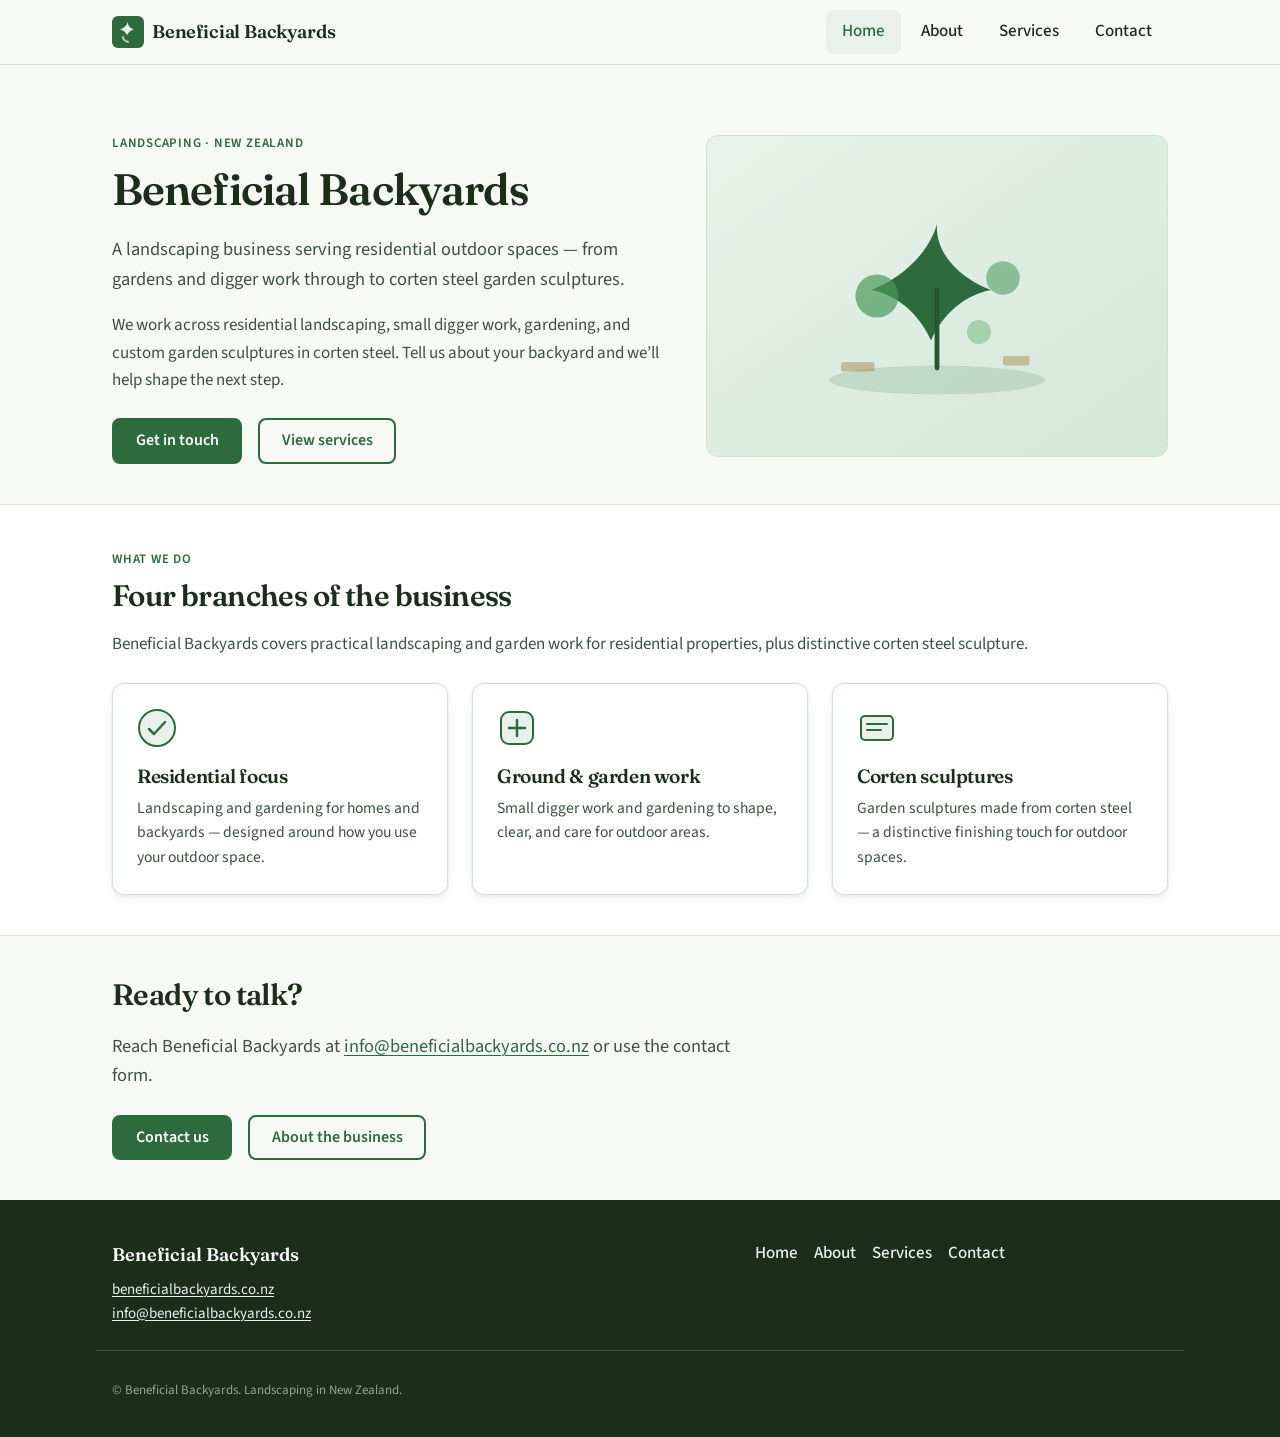
==== index.html @ 2a8dff68 "Initial Beneficial Backyards marketing site Static multi-page site for GitHub Pages with custom doma" ====
<!DOCTYPE html>
<html lang="en-NZ">
<head>
  <meta charset="utf-8">
  <meta name="viewport" content="width=device-width, initial-scale=1">
  <meta name="description" content="Beneficial Backyards — New Zealand landscaping: residential landscaping, small digger work, gardening, and corten steel garden sculptures.">
  <title>Beneficial Backyards | Home</title>
  <link rel="icon" href="favicon.svg" type="image/svg+xml">
  <link rel="preconnect" href="https://fonts.googleapis.com">
  <link rel="preconnect" href="https://fonts.gstatic.com" crossorigin>
  <link href="https://fonts.googleapis.com/css2?family=Fraunces:opsz,wght@9..144,600&family=Source+Sans+3:wght@400;500;600&display=swap" rel="stylesheet">
  <link rel="stylesheet" href="css/styles.css">
</head>
<body>
  <a class="skip-link" href="#main">Skip to content</a>

  <header class="site-header">
    <div class="header-inner">
      <a class="logo" href="index.html">
        <svg class="logo-mark" viewBox="0 0 32 32" aria-hidden="true" focusable="false">
          <rect width="32" height="32" rx="6" fill="#2d6a3e"/>
          <path fill="#e8f2ea" d="M16 6c-1.5 4-5 6.5-8 7.5 3 .5 5.5 2.5 7 5.5 1.5-3 4-5 7-5.5C19 12.5 15.5 10 16 6z"/>
          <path fill="#a8d4b0" d="M16 19v7"/>
          <path fill="none" stroke="#a8d4b0" stroke-width="2" stroke-linecap="round" d="M16 26c-3-1-5-3-5-5"/>
        </svg>
        Beneficial Backyards
      </a>
      <button class="nav-toggle" type="button" aria-expanded="false" aria-controls="site-nav" aria-label="Open menu">
        <span class="nav-toggle-icon" aria-hidden="true"></span>
      </button>
      <nav class="site-nav" id="site-nav" aria-label="Primary">
        <ul>
          <li><a href="index.html" aria-current="page">Home</a></li>
          <li><a href="about.html">About</a></li>
          <li><a href="services.html">Services</a></li>
          <li><a href="contact.html">Contact</a></li>
        </ul>
      </nav>
    </div>
  </header>

  <main id="main">
    <section class="hero">
      <div class="container hero-grid">
        <div>
          <p class="section-label">Landscaping · New Zealand</p>
          <h1>Beneficial Backyards</h1>
          <p class="lead">
            A landscaping business serving residential outdoor spaces — from gardens and digger work through to corten steel garden sculptures.
          </p>
          <p class="text-muted" style="margin-top: 1rem; max-width: 40rem;">
            We work across residential landscaping, small digger work, gardening, and custom garden sculptures in corten steel. Tell us about your backyard and we’ll help shape the next step.
          </p>
          <div class="btn-row">
            <a class="btn btn-primary" href="contact.html">Get in touch</a>
            <a class="btn btn-secondary" href="services.html">View services</a>
          </div>
        </div>
        <div class="hero-visual" aria-hidden="true">
          <svg viewBox="0 0 240 200" xmlns="http://www.w3.org/2000/svg" role="presentation">
            <ellipse cx="120" cy="170" rx="90" ry="12" fill="#2d6a3e" opacity="0.15"/>
            <path d="M120 40c-8 28-35 48-55 55 22 4 40 20 50 42 10-22 28-38 50-42-20-7-47-27-45-55z" fill="#2d6a3e"/>
            <path d="M120 95v65" stroke="#245732" stroke-width="4" stroke-linecap="round"/>
            <circle cx="70" cy="100" r="18" fill="#4a9a5c" opacity="0.7"/>
            <circle cx="175" cy="85" r="14" fill="#4a9a5c" opacity="0.55"/>
            <circle cx="155" cy="130" r="10" fill="#6bb87a" opacity="0.5"/>
            <rect x="40" y="155" width="28" height="8" rx="2" fill="#8b6914" opacity="0.35"/>
            <rect x="175" y="150" width="22" height="8" rx="2" fill="#8b6914" opacity="0.35"/>
          </svg>
        </div>
      </div>
    </section>

    <section class="section section--alt" aria-labelledby="highlights-heading">
      <div class="container">
        <p class="section-label">What we do</p>
        <h2 id="highlights-heading">Four branches of the business</h2>
        <p class="text-muted">
          Beneficial Backyards covers practical landscaping and garden work for residential properties, plus distinctive corten steel sculpture.
        </p>
        <div class="card-grid card-grid--3">
          <article class="card">
            <svg class="card-icon" viewBox="0 0 40 40" aria-hidden="true" focusable="false">
              <circle cx="20" cy="20" r="18" fill="#e8f2ea" stroke="#2d6a3e" stroke-width="2"/>
              <path d="M12 21l5 5 11-12" fill="none" stroke="#2d6a3e" stroke-width="2.5" stroke-linecap="round" stroke-linejoin="round"/>
            </svg>
            <h3>Residential focus</h3>
            <p>Landscaping and gardening for homes and backyards — designed around how you use your outdoor space.</p>
          </article>
          <article class="card">
            <svg class="card-icon" viewBox="0 0 40 40" aria-hidden="true" focusable="false">
              <rect x="4" y="4" width="32" height="32" rx="8" fill="#e8f2ea" stroke="#2d6a3e" stroke-width="2"/>
              <path d="M20 12v16M12 20h16" stroke="#2d6a3e" stroke-width="2.5" stroke-linecap="round"/>
            </svg>
            <h3>Ground &amp; garden work</h3>
            <p>Small digger work and gardening to shape, clear, and care for outdoor areas.</p>
          </article>
          <article class="card">
            <svg class="card-icon" viewBox="0 0 40 40" aria-hidden="true" focusable="false">
              <rect x="4" y="8" width="32" height="24" rx="4" fill="#e8f2ea" stroke="#2d6a3e" stroke-width="2"/>
              <path d="M10 16h20M10 22h14" stroke="#2d6a3e" stroke-width="2" stroke-linecap="round"/>
            </svg>
            <h3>Corten sculptures</h3>
            <p>Garden sculptures made from corten steel — a distinctive finishing touch for outdoor spaces.</p>
          </article>
        </div>
      </div>
    </section>

    <section class="section" aria-labelledby="cta-heading">
      <div class="container">
        <h2 id="cta-heading">Ready to talk?</h2>
        <p class="lead">
          Reach Beneficial Backyards at
          <a href="mailto:info@beneficialbackyards.co.nz">info@beneficialbackyards.co.nz</a>
          or use the contact form.
        </p>
        <div class="btn-row">
          <a class="btn btn-primary" href="contact.html">Contact us</a>
          <a class="btn btn-secondary" href="about.html">About the business</a>
        </div>
      </div>
    </section>
  </main>

  <footer class="site-footer">
    <div class="footer-inner">
      <div>
        <p class="footer-brand">Beneficial Backyards</p>
        <p class="footer-meta">
          <a href="https://beneficialbackyards.co.nz">beneficialbackyards.co.nz</a><br>
          <a href="mailto:info@beneficialbackyards.co.nz">info@beneficialbackyards.co.nz</a>
        </p>
      </div>
      <nav aria-label="Footer">
        <ul class="footer-nav">
          <li><a href="index.html">Home</a></li>
          <li><a href="about.html">About</a></li>
          <li><a href="services.html">Services</a></li>
          <li><a href="contact.html">Contact</a></li>
        </ul>
      </nav>
    </div>
    <div class="footer-bottom">
      <p>&copy; Beneficial Backyards. Landscaping in New Zealand.</p>
    </div>
  </footer>

  <script src="js/main.js" defer></script>
</body>
</html>
---- css/styles.css ----
/* Beneficial Backyards — shared styles
   Mobile-first, system + Google Fonts, no frameworks */

:root {
  --color-bg: #f7f9f5;
  --color-surface: #ffffff;
  --color-ink: #1a2e1a;
  --color-ink-muted: #3d5240;
  --color-accent: #2d6a3e;
  --color-accent-hover: #245732;
  --color-accent-soft: #e8f2ea;
  --color-border: #d4e0d6;
  --color-focus: #1a5c2e;
  --font-sans: "Source Sans 3", "Segoe UI", system-ui, -apple-system, sans-serif;
  --font-display: "Fraunces", Georgia, "Times New Roman", serif;
  --space-xs: 0.25rem;
  --space-sm: 0.5rem;
  --space-md: 1rem;
  --space-lg: 1.5rem;
  --space-xl: 2.5rem;
  --space-2xl: 4rem;
  --radius: 0.5rem;
  --radius-lg: 0.75rem;
  --shadow: 0 1px 3px rgba(26, 46, 26, 0.08), 0 4px 12px rgba(26, 46, 26, 0.06);
  --max-width: 68rem;
  --header-h: 4rem;
  --transition: 0.2s ease;
}

*,
*::before,
*::after {
  box-sizing: border-box;
}

html {
  scroll-behavior: smooth;
}

body {
  margin: 0;
  font-family: var(--font-sans);
  font-size: 1.0625rem;
  line-height: 1.6;
  color: var(--color-ink);
  background: var(--color-bg);
  min-height: 100vh;
  display: flex;
  flex-direction: column;
}

img,
svg {
  max-width: 100%;
  height: auto;
  display: block;
}

a {
  color: var(--color-accent);
  text-decoration-thickness: 1px;
  text-underline-offset: 0.15em;
  transition: color var(--transition);
}

a:hover {
  color: var(--color-accent-hover);
}

a:focus-visible,
button:focus-visible,
input:focus-visible,
textarea:focus-visible,
select:focus-visible {
  outline: 3px solid var(--color-focus);
  outline-offset: 2px;
}

.skip-link {
  position: absolute;
  top: -100%;
  left: var(--space-md);
  z-index: 1000;
  padding: var(--space-sm) var(--space-md);
  background: var(--color-accent);
  color: #fff;
  border-radius: var(--radius);
  text-decoration: none;
  font-weight: 600;
}

.skip-link:focus {
  top: var(--space-md);
}

/* Header */
.site-header {
  position: sticky;
  top: 0;
  z-index: 100;
  background: rgba(247, 249, 245, 0.92);
  backdrop-filter: blur(8px);
  border-bottom: 1px solid var(--color-border);
}

.header-inner {
  max-width: var(--max-width);
  margin: 0 auto;
  padding: 0 var(--space-md);
  height: var(--header-h);
  display: flex;
  align-items: center;
  justify-content: space-between;
  gap: var(--space-md);
}

.logo {
  display: flex;
  align-items: center;
  gap: var(--space-sm);
  text-decoration: none;
  color: var(--color-ink);
  font-family: var(--font-display);
  font-weight: 600;
  font-size: 1.15rem;
  letter-spacing: -0.01em;
}

.logo:hover {
  color: var(--color-accent);
}

.logo-mark {
  width: 2rem;
  height: 2rem;
  flex-shrink: 0;
}

.nav-toggle {
  display: flex;
  align-items: center;
  justify-content: center;
  width: 2.75rem;
  height: 2.75rem;
  padding: 0;
  border: 1px solid var(--color-border);
  border-radius: var(--radius);
  background: var(--color-surface);
  cursor: pointer;
  color: var(--color-ink);
}

.nav-toggle[aria-expanded="true"] {
  background: var(--color-accent-soft);
  border-color: var(--color-accent);
}

.nav-toggle-icon {
  display: block;
  width: 1.25rem;
  height: 2px;
  background: currentColor;
  position: relative;
}

.nav-toggle-icon::before,
.nav-toggle-icon::after {
  content: "";
  position: absolute;
  left: 0;
  width: 100%;
  height: 2px;
  background: currentColor;
}

.nav-toggle-icon::before {
  top: -6px;
}

.nav-toggle-icon::after {
  top: 6px;
}

.site-nav {
  position: absolute;
  top: var(--header-h);
  left: 0;
  right: 0;
  background: var(--color-surface);
  border-bottom: 1px solid var(--color-border);
  padding: var(--space-md);
  display: none;
}

.site-nav.is-open {
  display: block;
}

.site-nav ul {
  list-style: none;
  margin: 0;
  padding: 0;
  display: flex;
  flex-direction: column;
  gap: var(--space-xs);
}

.site-nav a {
  display: block;
  padding: var(--space-sm) var(--space-md);
  text-decoration: none;
  color: var(--color-ink);
  font-weight: 500;
  border-radius: var(--radius);
}

.site-nav a:hover,
.site-nav a[aria-current="page"] {
  background: var(--color-accent-soft);
  color: var(--color-accent);
}

@media (min-width: 48rem) {
  .nav-toggle {
    display: none;
  }

  .site-nav {
    position: static;
    display: block;
    background: transparent;
    border: none;
    padding: 0;
  }

  .site-nav ul {
    flex-direction: row;
    gap: var(--space-xs);
  }

  .site-nav a {
    padding: var(--space-sm) var(--space-md);
  }
}

/* Main layout */
main {
  flex: 1;
}

.container {
  max-width: var(--max-width);
  margin: 0 auto;
  padding: 0 var(--space-md);
}

.section {
  padding: var(--space-xl) 0;
}

.section--alt {
  background: var(--color-surface);
  border-top: 1px solid var(--color-border);
  border-bottom: 1px solid var(--color-border);
}

.section-label {
  display: inline-block;
  font-size: 0.8125rem;
  font-weight: 600;
  letter-spacing: 0.06em;
  text-transform: uppercase;
  color: var(--color-accent);
  margin: 0 0 var(--space-sm);
}

h1,
h2,
h3 {
  font-family: var(--font-display);
  font-weight: 600;
  line-height: 1.25;
  letter-spacing: -0.02em;
  color: var(--color-ink);
  margin: 0 0 var(--space-md);
}

h1 {
  font-size: clamp(1.85rem, 4vw, 2.75rem);
}

h2 {
  font-size: clamp(1.4rem, 3vw, 1.85rem);
}

h3 {
  font-size: 1.2rem;
}

.lead {
  font-size: 1.15rem;
  color: var(--color-ink-muted);
  max-width: 40rem;
}

.placeholder-note {
  display: inline-block;
  margin-top: var(--space-sm);
  padding: 0.15em 0.5em;
  font-size: 0.8125rem;
  font-weight: 600;
  font-family: var(--font-sans);
  letter-spacing: 0;
  text-transform: none;
  background: #fef3c7;
  color: #78350f;
  border-radius: 0.25rem;
  border: 1px solid #fcd34d;
}

.placeholder-block {
  background: var(--color-accent-soft);
  border: 1px dashed var(--color-accent);
  border-radius: var(--radius-lg);
  padding: var(--space-lg);
  color: var(--color-ink-muted);
}

.placeholder-block p:last-child {
  margin-bottom: 0;
}

/* Hero */
.hero {
  padding: var(--space-2xl) 0 var(--space-xl);
}

.hero-grid {
  display: grid;
  gap: var(--space-xl);
  align-items: center;
}

@media (min-width: 48rem) {
  .hero-grid {
    grid-template-columns: 1.2fr 1fr;
  }
}

.hero-visual {
  background: linear-gradient(145deg, var(--color-accent-soft) 0%, #d4e8d8 100%);
  border-radius: var(--radius-lg);
  padding: var(--space-xl);
  display: flex;
  align-items: center;
  justify-content: center;
  min-height: 14rem;
  border: 1px solid var(--color-border);
}

.hero-visual svg {
  width: 100%;
  max-width: 18rem;
}

/* Cards / grid */
.card-grid {
  display: grid;
  gap: var(--space-lg);
  margin-top: var(--space-lg);
}

@media (min-width: 40rem) {
  .card-grid {
    grid-template-columns: repeat(2, 1fr);
  }
}

@media (min-width: 60rem) {
  .card-grid--3 {
    grid-template-columns: repeat(3, 1fr);
  }
}

.card {
  background: var(--color-surface);
  border: 1px solid var(--color-border);
  border-radius: var(--radius-lg);
  padding: var(--space-lg);
  box-shadow: var(--shadow);
}

.card--alt {
  background: var(--color-bg);
}

.card-icon {
  width: 2.5rem;
  height: 2.5rem;
  margin-bottom: var(--space-md);
  color: var(--color-accent);
}

.card h3 {
  margin-bottom: var(--space-sm);
}

.card p {
  margin: 0;
  color: var(--color-ink-muted);
  font-size: 0.975rem;
}

/* Buttons */
.btn {
  display: inline-flex;
  align-items: center;
  justify-content: center;
  gap: var(--space-sm);
  padding: 0.7rem 1.35rem;
  font-family: inherit;
  font-size: 1rem;
  font-weight: 600;
  line-height: 1.2;
  text-decoration: none;
  border-radius: var(--radius);
  border: 2px solid transparent;
  cursor: pointer;
  transition: background var(--transition), color var(--transition), border-color var(--transition);
}

.btn-primary {
  background: var(--color-accent);
  color: #fff;
  border-color: var(--color-accent);
}

.btn-primary:hover {
  background: var(--color-accent-hover);
  border-color: var(--color-accent-hover);
  color: #fff;
}

.btn-secondary {
  background: transparent;
  color: var(--color-accent);
  border-color: var(--color-accent);
}

.btn-secondary:hover {
  background: var(--color-accent-soft);
  color: var(--color-accent-hover);
}

.btn-row {
  display: flex;
  flex-wrap: wrap;
  gap: var(--space-md);
  margin-top: var(--space-lg);
}

/* Pricing table placeholder */
.pricing-list {
  list-style: none;
  margin: var(--space-lg) 0 0;
  padding: 0;
  display: grid;
  gap: var(--space-md);
}

@media (min-width: 40rem) {
  .pricing-list {
    grid-template-columns: repeat(2, 1fr);
  }
}

.pricing-item {
  background: var(--color-surface);
  border: 1px solid var(--color-border);
  border-radius: var(--radius-lg);
  padding: var(--space-lg);
}

.pricing-item h3 {
  margin-bottom: var(--space-xs);
}

.pricing-amount {
  font-family: var(--font-display);
  font-size: 1.5rem;
  font-weight: 600;
  color: var(--color-accent);
  margin: var(--space-sm) 0;
}

/* Contact form */
.contact-layout {
  display: grid;
  gap: var(--space-xl);
}

@media (min-width: 48rem) {
  .contact-layout {
    grid-template-columns: 1fr 1.2fr;
    align-items: start;
  }
}

.contact-form {
  background: var(--color-surface);
  border: 1px solid var(--color-border);
  border-radius: var(--radius-lg);
  padding: var(--space-lg);
  box-shadow: var(--shadow);
}

.form-notice {
  background: var(--color-accent-soft);
  border: 1px solid var(--color-border);
  border-radius: var(--radius);
  padding: var(--space-md);
  margin-bottom: var(--space-lg);
  font-size: 0.9375rem;
  color: var(--color-ink-muted);
}

.form-group {
  margin-bottom: var(--space-md);
}

.form-group label {
  display: block;
  font-weight: 600;
  font-size: 0.9375rem;
  margin-bottom: var(--space-xs);
}

.form-group .hint {
  display: block;
  font-size: 0.8125rem;
  font-weight: 400;
  color: var(--color-ink-muted);
  margin-top: var(--space-xs);
}

.form-group input,
.form-group textarea,
.form-group select {
  width: 100%;
  padding: 0.65rem 0.85rem;
  font-family: inherit;
  font-size: 1rem;
  color: var(--color-ink);
  background: var(--color-bg);
  border: 1px solid var(--color-border);
  border-radius: var(--radius);
  transition: border-color var(--transition);
}

.form-group input:hover,
.form-group textarea:hover,
.form-group select:hover {
  border-color: #a8bfab;
}

.form-group textarea {
  min-height: 8rem;
  resize: vertical;
}

.required {
  color: var(--color-accent);
}

/* Footer */
.site-footer {
  background: var(--color-ink);
  color: #c5d4c7;
  padding: var(--space-xl) 0 var(--space-lg);
  margin-top: auto;
}

.site-footer a {
  color: #e8f2ea;
}

.site-footer a:hover {
  color: #fff;
}

.footer-inner {
  max-width: var(--max-width);
  margin: 0 auto;
  padding: 0 var(--space-md);
  display: grid;
  gap: var(--space-lg);
}

@media (min-width: 40rem) {
  .footer-inner {
    grid-template-columns: 1.5fr 1fr;
  }
}

.footer-brand {
  font-family: var(--font-display);
  font-size: 1.15rem;
  font-weight: 600;
  color: #fff;
  margin: 0 0 var(--space-sm);
}

.footer-meta {
  font-size: 0.9375rem;
  margin: 0;
}

.footer-nav {
  list-style: none;
  margin: 0;
  padding: 0;
  display: flex;
  flex-wrap: wrap;
  gap: var(--space-md);
}

.footer-nav a {
  text-decoration: none;
  font-weight: 500;
}

.footer-bottom {
  max-width: var(--max-width);
  margin: var(--space-lg) auto 0;
  padding: var(--space-md) var(--space-md) 0;
  border-top: 1px solid rgba(197, 212, 199, 0.2);
  font-size: 0.8125rem;
  color: #8fa892;
}

/* Page intro (inner pages) */
.page-intro {
  padding: var(--space-xl) 0 var(--space-lg);
}

.page-intro .lead {
  margin-bottom: 0;
}

/* Utility */
.sr-only {
  position: absolute;
  width: 1px;
  height: 1px;
  padding: 0;
  margin: -1px;
  overflow: hidden;
  clip: rect(0, 0, 0, 0);
  white-space: nowrap;
  border: 0;
}

.text-muted {
  color: var(--color-ink-muted);
}
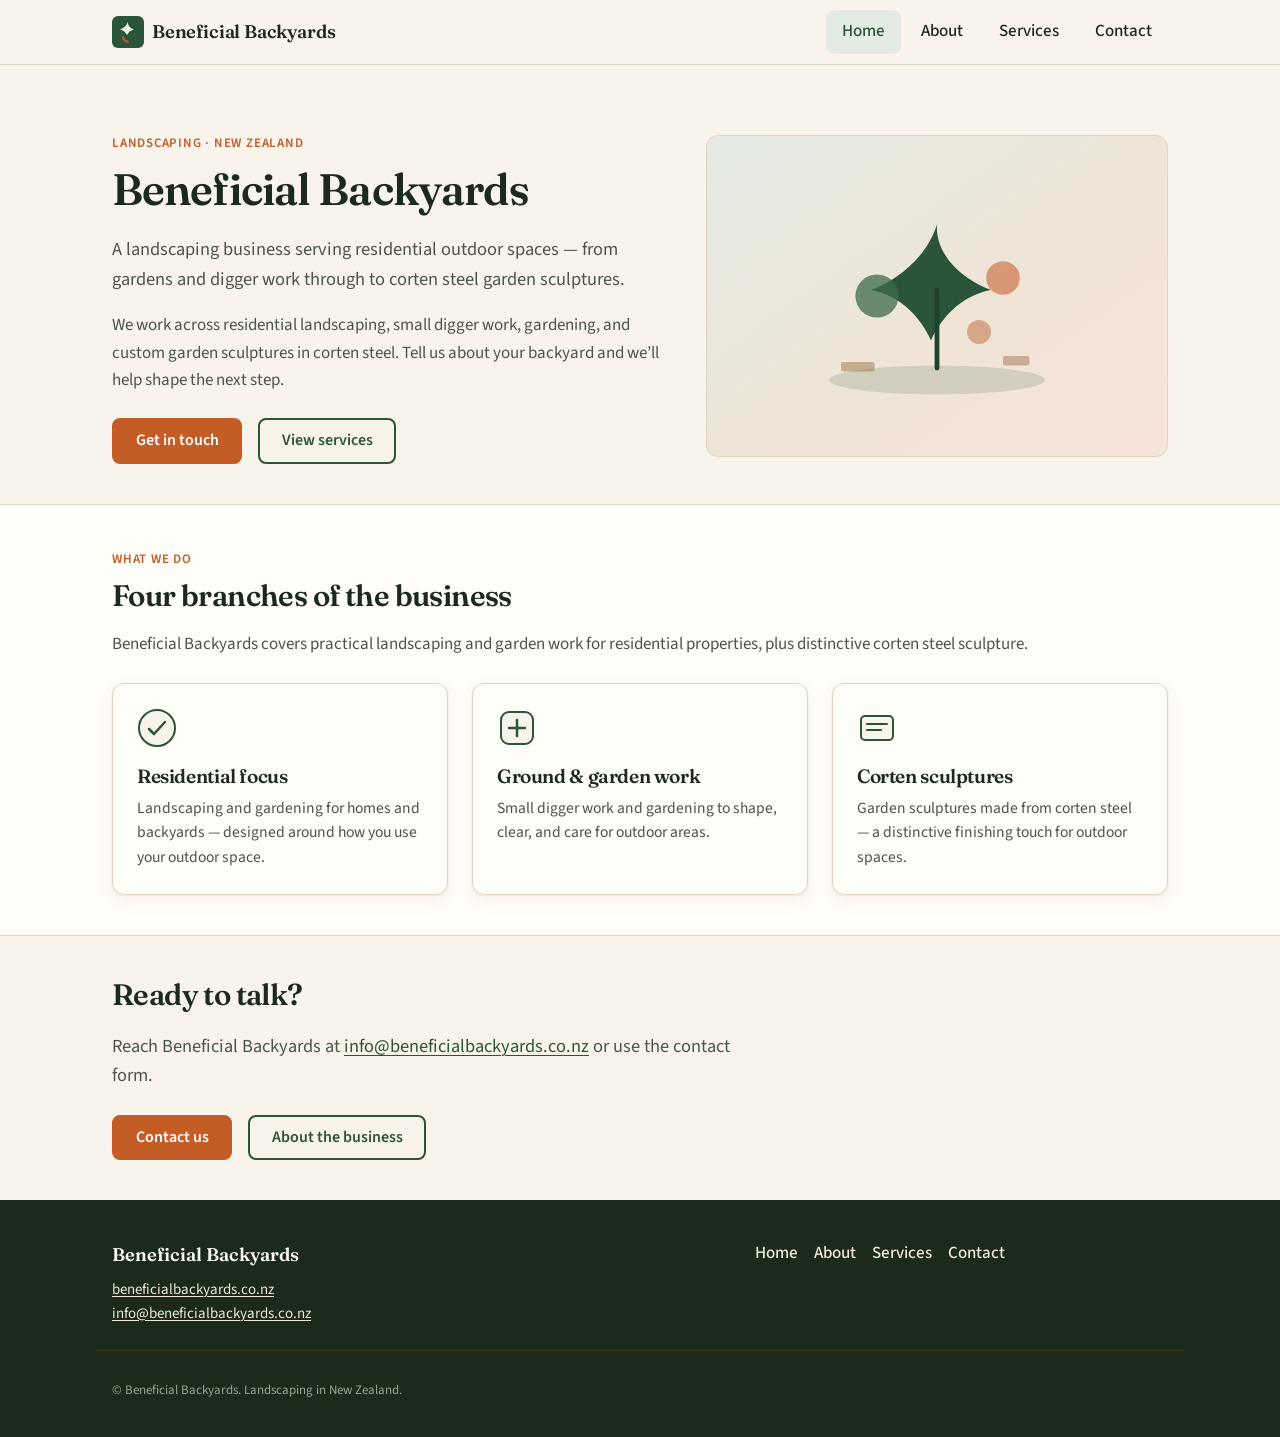
==== commit 091389fe: "Restyle site with garden green and corten rust palette Deep green primary with corten accents for bu" ====
--- a/index.html
+++ b/index.html
@@ -18,10 +18,10 @@
     <div class="header-inner">
       <a class="logo" href="index.html">
         <svg class="logo-mark" viewBox="0 0 32 32" aria-hidden="true" focusable="false">
-          <rect width="32" height="32" rx="6" fill="#2d6a3e"/>
-          <path fill="#e8f2ea" d="M16 6c-1.5 4-5 6.5-8 7.5 3 .5 5.5 2.5 7 5.5 1.5-3 4-5 7-5.5C19 12.5 15.5 10 16 6z"/>
-          <path fill="#a8d4b0" d="M16 19v7"/>
-          <path fill="none" stroke="#a8d4b0" stroke-width="2" stroke-linecap="round" d="M16 26c-3-1-5-3-5-5"/>
+          <rect width="32" height="32" rx="6" fill="#2a5538"/>
+          <path fill="#f8f4ec" d="M16 6c-1.5 4-5 6.5-8 7.5 3 .5 5.5 2.5 7 5.5 1.5-3 4-5 7-5.5C19 12.5 15.5 10 16 6z"/>
+          <path fill="#c45c26" d="M16 19v7"/>
+          <path fill="none" stroke="#c45c26" stroke-width="2" stroke-linecap="round" d="M16 26c-3-1-5-3-5-5"/>
         </svg>
         Beneficial Backyards
       </a>
@@ -58,14 +58,14 @@
         </div>
         <div class="hero-visual" aria-hidden="true">
           <svg viewBox="0 0 240 200" xmlns="http://www.w3.org/2000/svg" role="presentation">
-            <ellipse cx="120" cy="170" rx="90" ry="12" fill="#2d6a3e" opacity="0.15"/>
-            <path d="M120 40c-8 28-35 48-55 55 22 4 40 20 50 42 10-22 28-38 50-42-20-7-47-27-45-55z" fill="#2d6a3e"/>
-            <path d="M120 95v65" stroke="#245732" stroke-width="4" stroke-linecap="round"/>
-            <circle cx="70" cy="100" r="18" fill="#4a9a5c" opacity="0.7"/>
-            <circle cx="175" cy="85" r="14" fill="#4a9a5c" opacity="0.55"/>
-            <circle cx="155" cy="130" r="10" fill="#6bb87a" opacity="0.5"/>
-            <rect x="40" y="155" width="28" height="8" rx="2" fill="#8b6914" opacity="0.35"/>
-            <rect x="175" y="150" width="22" height="8" rx="2" fill="#8b6914" opacity="0.35"/>
+            <ellipse cx="120" cy="170" rx="90" ry="12" fill="#2a5538" opacity="0.15"/>
+            <path d="M120 40c-8 28-35 48-55 55 22 4 40 20 50 42 10-22 28-38 50-42-20-7-47-27-45-55z" fill="#2a5538"/>
+            <path d="M120 95v65" stroke="#1f422c" stroke-width="4" stroke-linecap="round"/>
+            <circle cx="70" cy="100" r="18" fill="#3d6b4a" opacity="0.75"/>
+            <circle cx="175" cy="85" r="14" fill="#c45c26" opacity="0.55"/>
+            <circle cx="155" cy="130" r="10" fill="#b65c2a" opacity="0.45"/>
+            <rect x="40" y="155" width="28" height="8" rx="2" fill="#8a5a2b" opacity="0.4"/>
+            <rect x="175" y="150" width="22" height="8" rx="2" fill="#8a5a2b" opacity="0.4"/>
           </svg>
         </div>
       </div>
@@ -81,24 +81,24 @@
         <div class="card-grid card-grid--3">
           <article class="card">
             <svg class="card-icon" viewBox="0 0 40 40" aria-hidden="true" focusable="false">
-              <circle cx="20" cy="20" r="18" fill="#e8f2ea" stroke="#2d6a3e" stroke-width="2"/>
-              <path d="M12 21l5 5 11-12" fill="none" stroke="#2d6a3e" stroke-width="2.5" stroke-linecap="round" stroke-linejoin="round"/>
+              <circle cx="20" cy="20" r="18" fill="#f8f4ec" stroke="#2a5538" stroke-width="2"/>
+              <path d="M12 21l5 5 11-12" fill="none" stroke="#2a5538" stroke-width="2.5" stroke-linecap="round" stroke-linejoin="round"/>
             </svg>
             <h3>Residential focus</h3>
             <p>Landscaping and gardening for homes and backyards — designed around how you use your outdoor space.</p>
           </article>
           <article class="card">
             <svg class="card-icon" viewBox="0 0 40 40" aria-hidden="true" focusable="false">
-              <rect x="4" y="4" width="32" height="32" rx="8" fill="#e8f2ea" stroke="#2d6a3e" stroke-width="2"/>
-              <path d="M20 12v16M12 20h16" stroke="#2d6a3e" stroke-width="2.5" stroke-linecap="round"/>
+              <rect x="4" y="4" width="32" height="32" rx="8" fill="#f8f4ec" stroke="#2a5538" stroke-width="2"/>
+              <path d="M20 12v16M12 20h16" stroke="#2a5538" stroke-width="2.5" stroke-linecap="round"/>
             </svg>
             <h3>Ground &amp; garden work</h3>
             <p>Small digger work and gardening to shape, clear, and care for outdoor areas.</p>
           </article>
           <article class="card">
             <svg class="card-icon" viewBox="0 0 40 40" aria-hidden="true" focusable="false">
-              <rect x="4" y="8" width="32" height="24" rx="4" fill="#e8f2ea" stroke="#2d6a3e" stroke-width="2"/>
-              <path d="M10 16h20M10 22h14" stroke="#2d6a3e" stroke-width="2" stroke-linecap="round"/>
+              <rect x="4" y="8" width="32" height="24" rx="4" fill="#f8f4ec" stroke="#2a5538" stroke-width="2"/>
+              <path d="M10 16h20M10 22h14" stroke="#2a5538" stroke-width="2" stroke-linecap="round"/>
             </svg>
             <h3>Corten sculptures</h3>
             <p>Garden sculptures made from corten steel — a distinctive finishing touch for outdoor spaces.</p>
--- a/css/styles.css
+++ b/css/styles.css
@@ -2,15 +2,25 @@
    Mobile-first, system + Google Fonts, no frameworks */
 
 :root {
-  --color-bg: #f7f9f5;
-  --color-surface: #ffffff;
-  --color-ink: #1a2e1a;
-  --color-ink-muted: #3d5240;
-  --color-accent: #2d6a3e;
-  --color-accent-hover: #245732;
-  --color-accent-soft: #e8f2ea;
-  --color-border: #d4e0d6;
-  --color-focus: #1a5c2e;
+  /* Deep garden green (primary) + corten rust (accent) on warm cream */
+  --color-bg: #f8f4ec;
+  --color-surface: #fffdf8;
+  --color-ink: #1c2a1c;
+  --color-ink-muted: #4a5548;
+  --color-green: #2a5538;
+  --color-green-hover: #1f422c;
+  --color-green-soft: #e4ebe4;
+  --color-corten: #c45c26;
+  --color-corten-hover: #a34c1f;
+  --color-corten-soft: #f6e4d8;
+  /* accent = corten for buttons/highlights; green kept for brand text/links */
+  --color-accent: var(--color-corten);
+  --color-accent-hover: var(--color-corten-hover);
+  --color-accent-soft: var(--color-corten-soft);
+  --color-brand: var(--color-green);
+  --color-brand-hover: var(--color-green-hover);
+  --color-border: #ddd4c4;
+  --color-focus: #2a5538;
   --font-sans: "Source Sans 3", "Segoe UI", system-ui, -apple-system, sans-serif;
   --font-display: "Fraunces", Georgia, "Times New Roman", serif;
   --space-xs: 0.25rem;
@@ -21,7 +31,7 @@
   --space-2xl: 4rem;
   --radius: 0.5rem;
   --radius-lg: 0.75rem;
-  --shadow: 0 1px 3px rgba(26, 46, 26, 0.08), 0 4px 12px rgba(26, 46, 26, 0.06);
+  --shadow: 0 1px 3px rgba(28, 42, 28, 0.07), 0 6px 18px rgba(166, 84, 38, 0.07);
   --max-width: 68rem;
   --header-h: 4rem;
   --transition: 0.2s ease;
@@ -57,14 +67,14 @@
 }
 
 a {
-  color: var(--color-accent);
+  color: var(--color-brand);
   text-decoration-thickness: 1px;
   text-underline-offset: 0.15em;
   transition: color var(--transition);
 }
 
 a:hover {
-  color: var(--color-accent-hover);
+  color: var(--color-corten);
 }
 
 a:focus-visible,
@@ -82,7 +92,7 @@
   left: var(--space-md);
   z-index: 1000;
   padding: var(--space-sm) var(--space-md);
-  background: var(--color-accent);
+  background: var(--color-corten);
   color: #fff;
   border-radius: var(--radius);
   text-decoration: none;
@@ -98,7 +108,7 @@
   position: sticky;
   top: 0;
   z-index: 100;
-  background: rgba(247, 249, 245, 0.92);
+  background: rgba(248, 244, 236, 0.94);
   backdrop-filter: blur(8px);
   border-bottom: 1px solid var(--color-border);
 }
@@ -127,7 +137,7 @@
 }
 
 .logo:hover {
-  color: var(--color-accent);
+  color: var(--color-corten);
 }
 
 .logo-mark {
@@ -151,8 +161,8 @@
 }
 
 .nav-toggle[aria-expanded="true"] {
-  background: var(--color-accent-soft);
-  border-color: var(--color-accent);
+  background: var(--color-green-soft);
+  border-color: var(--color-green);
 }
 
 .nav-toggle-icon {
@@ -216,8 +226,8 @@
 
 .site-nav a:hover,
 .site-nav a[aria-current="page"] {
-  background: var(--color-accent-soft);
-  color: var(--color-accent);
+  background: var(--color-green-soft);
+  color: var(--color-green);
 }
 
 @media (min-width: 48rem) {
@@ -270,7 +280,7 @@
   font-weight: 600;
   letter-spacing: 0.06em;
   text-transform: uppercase;
-  color: var(--color-accent);
+  color: var(--color-corten);
   margin: 0 0 var(--space-sm);
 }
 
@@ -348,7 +358,7 @@
 }
 
 .hero-visual {
-  background: linear-gradient(145deg, var(--color-accent-soft) 0%, #d4e8d8 100%);
+  background: linear-gradient(145deg, var(--color-green-soft) 0%, #efe4d6 55%, var(--color-corten-soft) 100%);
   border-radius: var(--radius-lg);
   padding: var(--space-xl);
   display: flex;
@@ -398,7 +408,7 @@
   width: 2.5rem;
   height: 2.5rem;
   margin-bottom: var(--space-md);
-  color: var(--color-accent);
+  color: var(--color-green);
 }
 
 .card h3 {
@@ -443,13 +453,13 @@
 
 .btn-secondary {
   background: transparent;
-  color: var(--color-accent);
-  border-color: var(--color-accent);
+  color: var(--color-green);
+  border-color: var(--color-green);
 }
 
 .btn-secondary:hover {
-  background: var(--color-accent-soft);
-  color: var(--color-accent-hover);
+  background: var(--color-green-soft);
+  color: var(--color-green-hover);
 }
 
 .btn-row {
@@ -515,7 +525,7 @@
 }
 
 .form-notice {
-  background: var(--color-accent-soft);
+  background: var(--color-green-soft);
   border: 1px solid var(--color-border);
   border-radius: var(--radius);
   padding: var(--space-md);
@@ -560,7 +570,7 @@
 .form-group input:hover,
 .form-group textarea:hover,
 .form-group select:hover {
-  border-color: #a8bfab;
+  border-color: #c4b5a0;
 }
 
 .form-group textarea {
@@ -569,23 +579,23 @@
 }
 
 .required {
-  color: var(--color-accent);
+  color: var(--color-corten);
 }
 
 /* Footer */
 .site-footer {
-  background: var(--color-ink);
-  color: #c5d4c7;
+  background: #1c2a1c;
+  color: #c9d0c6;
   padding: var(--space-xl) 0 var(--space-lg);
   margin-top: auto;
 }
 
 .site-footer a {
-  color: #e8f2ea;
+  color: #f0e6dc;
 }
 
 .site-footer a:hover {
-  color: #fff;
+  color: #e8a078;
 }
 
 .footer-inner {
@@ -606,7 +616,7 @@
   font-family: var(--font-display);
   font-size: 1.15rem;
   font-weight: 600;
-  color: #fff;
+  color: #fffdf8;
   margin: 0 0 var(--space-sm);
 }
 
@@ -633,9 +643,9 @@
   max-width: var(--max-width);
   margin: var(--space-lg) auto 0;
   padding: var(--space-md) var(--space-md) 0;
-  border-top: 1px solid rgba(197, 212, 199, 0.2);
+  border-top: 1px solid rgba(196, 92, 38, 0.25);
   font-size: 0.8125rem;
-  color: #8fa892;
+  color: #9aa394;
 }
 
 /* Page intro (inner pages) */
